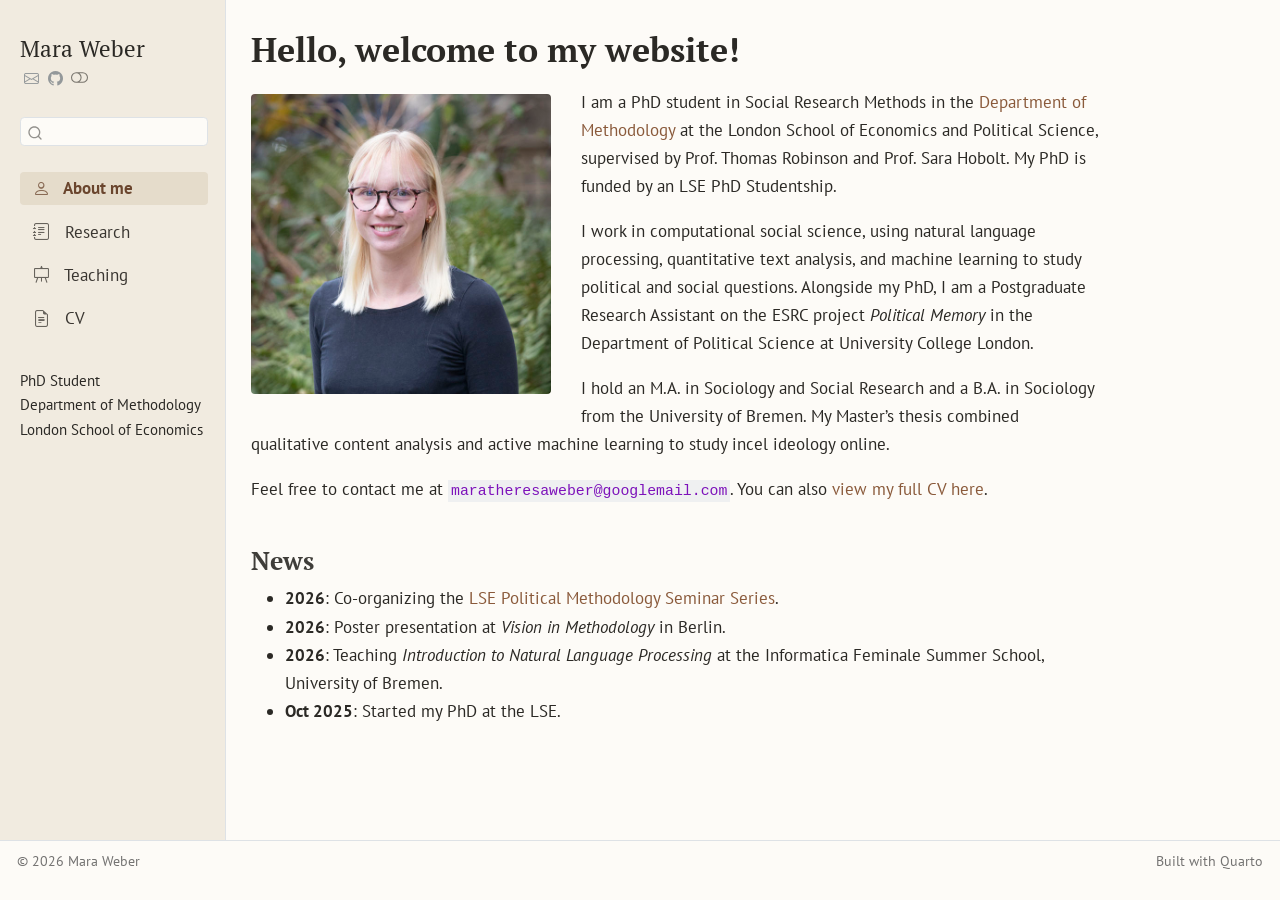
==== index.html @ c2625a1f "Built site for gh-pages" ====
<!DOCTYPE html>
<html xmlns="http://www.w3.org/1999/xhtml" lang="en" xml:lang="en"><head>

<meta charset="utf-8">
<meta name="generator" content="quarto-1.10.18">

<meta name="viewport" content="width=device-width, initial-scale=1.0, user-scalable=yes">


<title>Mara Weber</title>
<style>
/* Default styles provided by pandoc.
** See https://pandoc.org/MANUAL.html#variables-for-html for config info.
*/
span.smallcaps{font-variant: small-caps;}
div.columns{display: flex; gap: 1.5em;}
div.column{flex: auto;}
@media screen {
div.columns{gap: min(4vw, 1.5em);}
div.column{overflow-x: auto;}
}
div.hanging-indent{margin-left: 1.5em; text-indent: -1.5em;}
ul.task-list{list-style: none;}
ul.task-list li input[type="checkbox"] {
  width: 0.8em;
  margin: 0 0.8em 0.2em -1em; /* quarto-specific, see https://github.com/quarto-dev/quarto-cli/issues/4556 */ 
  vertical-align: middle;
}
</style>


<script src="site_libs/quarto-nav/quarto-nav.js"></script>
<script src="site_libs/quarto-nav/headroom.min.js"></script>
<script src="site_libs/clipboard/clipboard.min.js"></script>
<script src="site_libs/quarto-search/autocomplete.umd.js"></script>
<script src="site_libs/quarto-search/fuse.min.js"></script>
<script src="site_libs/quarto-search/quarto-search.js"></script>
<meta name="quarto:offset" content="./">
<link href="./images/favicon.svg" rel="icon" type="image/svg+xml">
<script src="site_libs/quarto-html/quarto.js" type="module"></script>
<script src="site_libs/quarto-html/tabsets/tabsets.js" type="module"></script>
<script src="site_libs/quarto-html/popper.min.js"></script>
<script src="site_libs/quarto-html/tippy.umd.min.js"></script>
<script src="site_libs/quarto-html/anchor.min.js"></script>
<link href="site_libs/quarto-html/tippy.css" rel="stylesheet">
<link href="site_libs/quarto-html/quarto-syntax-highlighting-64a204ab8560d761af7679ceaba22944.css" rel="stylesheet" class="quarto-color-scheme" id="quarto-text-highlighting-styles">
<link href="site_libs/quarto-html/quarto-syntax-highlighting-dark-b85bc7c33db8c58e0ec93c3465666fed.css" rel="stylesheet" class="quarto-color-scheme quarto-color-alternate" id="quarto-text-highlighting-styles">
<link href="site_libs/quarto-html/quarto-syntax-highlighting-64a204ab8560d761af7679ceaba22944.css" rel="stylesheet" class="quarto-color-scheme-extra" id="quarto-text-highlighting-styles">
<script src="site_libs/bootstrap/bootstrap.min.js"></script>
<link href="site_libs/bootstrap/bootstrap-icons.css" rel="stylesheet">
<link href="site_libs/bootstrap/bootstrap-f19324bb37ea46534fd1d0b85ee80c7e.min.css" rel="stylesheet" append-hash="true" class="quarto-color-scheme" id="quarto-bootstrap" data-mode="light">
<link href="site_libs/bootstrap/bootstrap-dark-ded27c4014bde05b572cc4380510421e.min.css" rel="stylesheet" append-hash="true" class="quarto-color-scheme quarto-color-alternate" id="quarto-bootstrap" data-mode="dark">
<link href="site_libs/bootstrap/bootstrap-f19324bb37ea46534fd1d0b85ee80c7e.min.css" rel="stylesheet" append-hash="true" class="quarto-color-scheme-extra" id="quarto-bootstrap" data-mode="light">
<script id="quarto-search-options" type="application/json">{
  "location": "sidebar",
  "copy-button": false,
  "collapse-after": 3,
  "panel-placement": "start",
  "type": "textbox",
  "limit": 50,
  "keyboard-shortcut": [
    "f",
    "/",
    "s"
  ],
  "show-item-context": false,
  "language": {
    "search-no-results-text": "No results",
    "search-matching-documents-text": "matching documents",
    "search-copy-link-title": "Copy link to search",
    "search-hide-matches-text": "Hide additional matches",
    "search-more-match-text": "more match in this document",
    "search-more-matches-text": "more matches in this document",
    "search-clear-button-title": "Clear",
    "search-text-placeholder": "",
    "search-detached-cancel-button-title": "Cancel",
    "search-submit-button-title": "Submit",
    "search-label": "Search"
  }
}</script>
<style>html{ scroll-behavior: smooth; }</style>


<meta property="og:title" content="Mara Weber">
<meta property="og:description" content="Mara Weber, PhD student in Social Research Methods at the London School of Economics, working on computational social science and quantitative text analysis.">
<meta property="og:image" content="https://marathwe.github.io/images/profile.jpg">
<meta property="og:site_name" content="Mara Weber">
</head>

<body class="nav-sidebar docked fullcontent quarto-light"><script id="quarto-html-before-body" type="application/javascript">
    const toggleBodyColorMode = (bsSheetEl) => {
      const mode = bsSheetEl.getAttribute("data-mode");
      const bodyEl = window.document.querySelector("body");
      if (mode === "dark") {
        bodyEl.classList.add("quarto-dark");
        bodyEl.classList.remove("quarto-light");
      } else {
        bodyEl.classList.add("quarto-light");
        bodyEl.classList.remove("quarto-dark");
      }
    }
    const toggleBodyColorPrimary = () => {
      const bsSheetEl = window.document.querySelector("link#quarto-bootstrap:not([rel=disabled-stylesheet])");
      if (bsSheetEl) {
        toggleBodyColorMode(bsSheetEl);
      }
    }
    const setColorSchemeToggle = (alternate) => {
      const toggles = window.document.querySelectorAll('.quarto-color-scheme-toggle');
      for (let i=0; i < toggles.length; i++) {
        const toggle = toggles[i];
        if (toggle) {
          if (alternate) {
            toggle.classList.add("alternate");
          } else {
            toggle.classList.remove("alternate");
          }
        }
      }
    };
    const toggleColorMode = (alternate) => {
      // Switch the stylesheets
      const primaryStylesheets = window.document.querySelectorAll('link.quarto-color-scheme:not(.quarto-color-alternate)');
      const alternateStylesheets = window.document.querySelectorAll('link.quarto-color-scheme.quarto-color-alternate');
      manageTransitions('#quarto-margin-sidebar .nav-link', false);
      if (alternate) {
        // note: dark is layered on light, we don't disable primary!
        enableStylesheet(alternateStylesheets);
        for (const sheetNode of alternateStylesheets) {
          if (sheetNode.id === "quarto-bootstrap") {
            toggleBodyColorMode(sheetNode);
          }
        }
      } else {
        disableStylesheet(alternateStylesheets);
        enableStylesheet(primaryStylesheets)
        toggleBodyColorPrimary();
      }
      manageTransitions('#quarto-margin-sidebar .nav-link', true);
      // Switch the toggles
      setColorSchemeToggle(alternate)
      // Hack to workaround the fact that safari doesn't
      // properly recolor the scrollbar when toggling (#1455)
      if (navigator.userAgent.indexOf('Safari') > 0 && navigator.userAgent.indexOf('Chrome') == -1) {
        manageTransitions("body", false);
        window.scrollTo(0, 1);
        setTimeout(() => {
          window.scrollTo(0, 0);
          manageTransitions("body", true);
        }, 40);
      }
    }
    const disableStylesheet = (stylesheets) => {
      for (let i=0; i < stylesheets.length; i++) {
        const stylesheet = stylesheets[i];
        stylesheet.rel = 'disabled-stylesheet';
      }
    }
    const enableStylesheet = (stylesheets) => {
      for (let i=0; i < stylesheets.length; i++) {
        const stylesheet = stylesheets[i];
        if(stylesheet.rel !== 'stylesheet') { // for Chrome, which will still FOUC without this check
          stylesheet.rel = 'stylesheet';
        }
      }
    }
    const manageTransitions = (selector, allowTransitions) => {
      const els = window.document.querySelectorAll(selector);
      for (let i=0; i < els.length; i++) {
        const el = els[i];
        if (allowTransitions) {
          el.classList.remove('notransition');
        } else {
          el.classList.add('notransition');
        }
      }
    }
    const isFileUrl = () => {
      return window.location.protocol === 'file:';
    }
    const hasAlternateSentinel = () => {
      let styleSentinel = getColorSchemeSentinel();
      if (styleSentinel !== null) {
        return styleSentinel === "alternate";
      } else {
        return false;
      }
    }
    const setStyleSentinel = (alternate) => {
      const value = alternate ? "alternate" : "default";
      if (!isFileUrl()) {
        window.localStorage.setItem("quarto-color-scheme", value);
      } else {
        localAlternateSentinel = value;
      }
    }
    const getColorSchemeSentinel = () => {
      if (!isFileUrl()) {
        const storageValue = window.localStorage.getItem("quarto-color-scheme");
        return storageValue != null ? storageValue : localAlternateSentinel;
      } else {
        return localAlternateSentinel;
      }
    }
    const toggleGiscusIfUsed = (isAlternate, darkModeDefault) => {
      const baseTheme = document.querySelector('#giscus-base-theme')?.value ?? 'light';
      const alternateTheme = document.querySelector('#giscus-alt-theme')?.value ?? 'dark';
      let newTheme = '';
      if(authorPrefersDark) {
        newTheme = isAlternate ? baseTheme : alternateTheme;
      } else {
        newTheme = isAlternate ? alternateTheme : baseTheme;
      }
      const changeGiscusTheme = () => {
        // From: https://github.com/giscus/giscus/issues/336
        const sendMessage = (message) => {
          const iframe = document.querySelector('iframe.giscus-frame');
          if (!iframe) return;
          iframe.contentWindow.postMessage({ giscus: message }, 'https://giscus.app');
        }
        sendMessage({
          setConfig: {
            theme: newTheme
          }
        });
      }
      const isGiscussLoaded = window.document.querySelector('iframe.giscus-frame') !== null;
      if (isGiscussLoaded) {
        changeGiscusTheme();
      }
    };
    const authorPrefersDark = false;
    const queryPrefersDark = window.matchMedia('(prefers-color-scheme: dark)');
    const darkModeDefault = queryPrefersDark.matches;
      document.querySelector('link#quarto-text-highlighting-styles.quarto-color-scheme-extra').rel = 'disabled-stylesheet';
      document.querySelector('link#quarto-bootstrap.quarto-color-scheme-extra').rel = 'disabled-stylesheet';
    let localAlternateSentinel = darkModeDefault ? 'alternate' : 'default';
    // Dark / light mode switch
    window.quartoToggleColorScheme = () => {
      // Read the current dark / light value
      let toAlternate = !hasAlternateSentinel();
      toggleColorMode(toAlternate);
      setStyleSentinel(toAlternate);
      toggleGiscusIfUsed(toAlternate, darkModeDefault);
      window.dispatchEvent(new Event('resize'));
    };
    queryPrefersDark.addEventListener("change", e => {
      if(window.localStorage.getItem("quarto-color-scheme") !== null)
        return;
      const alternate = e.matches
      toggleColorMode(alternate);
      localAlternateSentinel = e.matches ? 'alternate' : 'default'; // this is used alongside local storage!
      toggleGiscusIfUsed(alternate, darkModeDefault);
    });
    // Switch to dark mode if need be
    if (hasAlternateSentinel()) {
      toggleColorMode(true);
    } else {
      toggleColorMode(false);
    }
  </script>

<div id="quarto-search-results"></div>
  <header id="quarto-header" class="headroom fixed-top">
  <nav class="quarto-secondary-nav">
    <div class="container-fluid d-flex">
      <button type="button" class="quarto-btn-toggle btn" data-bs-toggle="collapse" role="button" data-bs-target=".quarto-sidebar-collapse-item" aria-controls="quarto-sidebar" aria-expanded="false" aria-label="Toggle sidebar navigation" onclick="if (window.quartoToggleHeadroom) { window.quartoToggleHeadroom(); }">
        <i class="bi bi-layout-text-sidebar-reverse"></i>
      </button>
        <nav class="quarto-page-breadcrumbs" aria-label="breadcrumb"><ol class="breadcrumb"><li class="breadcrumb-item"><a href="./index.html"><i class="bi bi-person"></i> About me</a></li></ol></nav>
        <a class="flex-grow-1" role="navigation" data-bs-toggle="collapse" data-bs-target=".quarto-sidebar-collapse-item" aria-controls="quarto-sidebar" aria-expanded="false" aria-label="Toggle sidebar navigation" onclick="if (window.quartoToggleHeadroom) { window.quartoToggleHeadroom(); }">      
        </a>
      <button type="button" class="btn quarto-search-button" aria-label="Search" onclick="window.quartoOpenSearch();">
        <i class="bi bi-search"></i>
      </button>
    </div>
  </nav>
</header>
<!-- content -->
<div id="quarto-content" class="quarto-container page-columns page-rows-contents page-layout-article">
<!-- sidebar -->
  <nav id="quarto-sidebar" class="sidebar collapse collapse-horizontal quarto-sidebar-collapse-item sidebar-navigation docked overflow-auto">
    <div class="pt-lg-2 mt-2 text-left sidebar-header">
    <div class="sidebar-title mb-0 py-0">
      <a href="./">Mara Weber</a> 
        <div class="sidebar-tools-main tools-wide">
    <a href="mailto:maratheresaweber@googlemail.com" title="" class="quarto-navigation-tool px-1" aria-label="Email"><i class="bi bi-envelope"></i></a>
    <a href="https://github.com/marathwe" title="" class="quarto-navigation-tool px-1" aria-label="GitHub"><i class="bi bi-github"></i></a>
  <a href="" class="quarto-color-scheme-toggle quarto-navigation-tool  px-1" onclick="window.quartoToggleColorScheme(); return false;" title="Toggle dark mode"><i class="bi"></i></a>
</div>
    </div>
      </div>
        <div class="mt-2 flex-shrink-0 align-items-center">
        <div class="sidebar-search">
        <div id="quarto-search" class="" title="Search"></div>
        </div>
        </div>
    <div class="sidebar-menu-container"> 
    <ul class="list-unstyled mt-1">
        <li class="sidebar-item">
  <div class="sidebar-item-container"> 
  <a href="./index.html" class="sidebar-item-text sidebar-link active">
 <span class="menu-text"><i class="bi bi-person"></i> About me</span></a>
  </div>
</li>
        <li class="sidebar-item">
  <div class="sidebar-item-container"> 
  <a href="./research.html" class="sidebar-item-text sidebar-link">
 <span class="menu-text"><i class="bi bi-journal-text"></i> Research</span></a>
  </div>
</li>
        <li class="sidebar-item">
  <div class="sidebar-item-container"> 
  <a href="./teaching.html" class="sidebar-item-text sidebar-link">
 <span class="menu-text"><i class="bi bi-easel"></i> Teaching</span></a>
  </div>
</li>
        <li class="sidebar-item">
  <div class="sidebar-item-container"> 
  <a href="./cv.html" class="sidebar-item-text sidebar-link">
 <span class="menu-text"><i class="bi bi-file-earmark-text"></i> CV</span></a>
  </div>
</li>
    </ul>
    </div>
<div class="quarto-sidebar-footer"><div class="sidebar-footer-item">
<p>PhD Student<br>Department of Methodology<br>London School of Economics</p>
</div></div></nav>
<div id="quarto-sidebar-glass" class="quarto-sidebar-collapse-item" data-bs-toggle="collapse" data-bs-target=".quarto-sidebar-collapse-item"></div>
<!-- margin-sidebar -->
    
<!-- main -->
<main class="content" id="quarto-document-content">


<header id="title-block-header" class="quarto-title-block default">
<div class="quarto-title">
<h1 class="title">Hello, welcome to my website!</h1>
</div>



<div class="quarto-title-meta">

    
  
    
  </div>
  


</header>


<p><img src="images/profile.jpg" class="profile-photo img-fluid" alt="Portrait of Mara Weber"></p>
<p>I am a PhD student in Social Research Methods in the <a href="https://www.lse.ac.uk/methodology">Department of Methodology</a> at the London School of Economics and Political Science, supervised by Prof.&nbsp;Thomas Robinson and Prof.&nbsp;Sara Hobolt. My PhD is funded by an LSE PhD Studentship.</p>
<p>I work in computational social science, using natural language processing, quantitative text analysis, and machine learning to study political and social questions. Alongside my PhD, I am a Postgraduate Research Assistant on the ESRC project <em>Political Memory</em> in the Department of Political Science at University College London.</p>
<p>I hold an M.A.&nbsp;in Sociology and Social Research and a B.A. in Sociology from the University of Bremen. My Master’s thesis combined qualitative content analysis and active machine learning to study incel ideology online.</p>
<p>Feel free to contact me at <code>maratheresaweber@googlemail.com</code>. You can also <a href="files/CV_Weber.pdf">view my full CV here</a>.</p>
<div class="clear">

</div>
<section id="news" class="level3">
<h3 class="anchored" data-anchor-id="news">News</h3>
<ul>
<li><strong>2026</strong>: Co-organizing the <a href="https://www.lse.ac.uk/methodology">LSE Political Methodology Seminar Series</a>.</li>
<li><strong>2026</strong>: Poster presentation at <em>Vision in Methodology</em> in Berlin.</li>
<li><strong>2026</strong>: Teaching <em>Introduction to Natural Language Processing</em> at the Informatica Feminale Summer School, University of Bremen.</li>
<li><strong>Oct 2025</strong>: Started my PhD at the LSE.</li>
</ul>


</section>

</main> <!-- /main -->
<script id="quarto-html-after-body" type="application/javascript">
  window.document.addEventListener("DOMContentLoaded", function (event) {
    // Ensure there is a toggle, if there isn't float one in the top right
    if (window.document.querySelector('.quarto-color-scheme-toggle') === null) {
      const a = window.document.createElement('a');
      a.classList.add('top-right');
      a.classList.add('quarto-color-scheme-toggle');
      a.href = "";
      a.onclick = function() { try { window.quartoToggleColorScheme(); } catch {} return false; };
      const i = window.document.createElement("i");
      i.classList.add('bi');
      a.appendChild(i);
      window.document.body.appendChild(a);
    }
    setColorSchemeToggle(hasAlternateSentinel())
    const icon = "";
    const anchorJS = new window.AnchorJS();
    anchorJS.options = {
      placement: 'right',
      icon: icon
    };
    anchorJS.add('.anchored');
    const isCodeAnnotation = (el) => {
      for (const clz of el.classList) {
        if (clz.startsWith('code-annotation-')) {                     
          return true;
        }
      }
      return false;
    }
    const onCopySuccess = function(e) {
      // button target
      const button = e.trigger;
      // don't keep focus
      button.blur();
      // flash "checked"
      button.classList.add('code-copy-button-checked');
      var currentTitle = button.getAttribute("title");
      button.setAttribute("title", "Copied!");
      let tooltip;
      if (window.bootstrap) {
        button.setAttribute("data-bs-toggle", "tooltip");
        button.setAttribute("data-bs-placement", "left");
        button.setAttribute("data-bs-title", "Copied!");
        tooltip = new bootstrap.Tooltip(button, 
          { trigger: "manual", 
            customClass: "code-copy-button-tooltip",
            offset: [0, -8]});
        tooltip.show();    
      }
      setTimeout(function() {
        if (tooltip) {
          tooltip.hide();
          button.removeAttribute("data-bs-title");
          button.removeAttribute("data-bs-toggle");
          button.removeAttribute("data-bs-placement");
        }
        button.setAttribute("title", currentTitle);
        button.classList.remove('code-copy-button-checked');
      }, 1000);
      // clear code selection
      e.clearSelection();
    }
    const getTextToCopy = function(trigger) {
      const outerScaffold = trigger.parentElement.cloneNode(true);
      const codeEl = outerScaffold.querySelector('code');
      for (const childEl of codeEl.children) {
        if (isCodeAnnotation(childEl)) {
          childEl.remove();
        }
      }
      return codeEl.innerText;
    }
    const clipboard = new window.ClipboardJS('.code-copy-button:not([data-in-quarto-modal])', {
      text: getTextToCopy
    });
    clipboard.on('success', onCopySuccess);
    if (window.document.getElementById('quarto-embedded-source-code-modal')) {
      const clipboardModal = new window.ClipboardJS('.code-copy-button[data-in-quarto-modal]', {
        text: getTextToCopy,
        container: window.document.getElementById('quarto-embedded-source-code-modal')
      });
      clipboardModal.on('success', onCopySuccess);
    }
      var localhostRegex = new RegExp(/^(?:http|https):\/\/localhost\:?[0-9]*\//);
      var mailtoRegex = new RegExp(/^mailto:/);
        var filterRegex = new RegExp("https:\/\/marathwe\.github\.io");
      var isInternal = (href) => {
          return filterRegex.test(href) || localhostRegex.test(href) || mailtoRegex.test(href);
      }
      // Inspect non-navigation links and adorn them if external
     var links = window.document.querySelectorAll('a[href]:not(.nav-link):not(.navbar-brand):not(.toc-action):not(.sidebar-link):not(.sidebar-item-toggle):not(.pagination-link):not(.no-external):not([aria-hidden]):not(.dropdown-item):not(.quarto-navigation-tool):not(.about-link)');
      for (var i=0; i<links.length; i++) {
        const link = links[i];
        if (!isInternal(link.href)) {
          // undo the damage that might have been done by quarto-nav.js in the case of
          // links that we want to consider external
          if (link.dataset.originalHref !== undefined) {
            link.href = link.dataset.originalHref;
          }
            // target, if specified
            link.setAttribute("target", "_blank");
            if (link.getAttribute("rel") === null) {
              link.setAttribute("rel", "noopener");
            }
        }
      }
    function tippyHover(el, contentFn, onTriggerFn, onUntriggerFn) {
      const config = {
        allowHTML: true,
        maxWidth: 500,
        delay: 100,
        arrow: false,
        appendTo: function(el) {
            return el.parentElement;
        },
        interactive: true,
        interactiveBorder: 10,
        theme: 'quarto',
        placement: 'bottom-start',
      };
      if (contentFn) {
        config.content = contentFn;
      }
      if (onTriggerFn) {
        config.onTrigger = onTriggerFn;
      }
      if (onUntriggerFn) {
        config.onUntrigger = onUntriggerFn;
      }
      window.tippy(el, config); 
    }
    const noterefs = window.document.querySelectorAll('a[role="doc-noteref"]');
    for (var i=0; i<noterefs.length; i++) {
      const ref = noterefs[i];
      tippyHover(ref, function() {
        // use id or data attribute instead here
        let href = ref.getAttribute('data-footnote-href') || ref.getAttribute('href');
        try { href = new URL(href).hash; } catch {}
        const id = href.replace(/^#\/?/, "");
        const note = window.document.getElementById(id);
        if (note) {
          return note.innerHTML;
        } else {
          return "";
        }
      });
    }
    const xrefs = window.document.querySelectorAll('a.quarto-xref');
    const processXRef = (id, note) => {
      // Strip column container classes
      const stripColumnClz = (el) => {
        el.classList.remove("page-full", "page-columns");
        if (el.children) {
          for (const child of el.children) {
            stripColumnClz(child);
          }
        }
      }
      stripColumnClz(note)
      if (id === null || id.startsWith('sec-')) {
        // Special case sections, only their first couple elements
        const container = document.createElement("div");
        if (note.children && note.children.length > 2) {
          container.appendChild(note.children[0].cloneNode(true));
          for (let i = 1; i < note.children.length; i++) {
            const child = note.children[i];
            if (child.tagName === "P" && child.innerText === "") {
              continue;
            } else {
              container.appendChild(child.cloneNode(true));
              break;
            }
          }
          if (window.Quarto?.typesetMath) {
            window.Quarto.typesetMath(container);
          }
          return container.innerHTML
        } else {
          if (window.Quarto?.typesetMath) {
            window.Quarto.typesetMath(note);
          }
          return note.innerHTML;
        }
      } else {
        // Remove any anchor links if they are present
        const anchorLink = note.querySelector('a.anchorjs-link');
        if (anchorLink) {
          anchorLink.remove();
        }
        if (window.Quarto?.typesetMath) {
          window.Quarto.typesetMath(note);
        }
        if (note.classList.contains("callout")) {
          return note.outerHTML;
        } else {
          return note.innerHTML;
        }
      }
    }
    for (var i=0; i<xrefs.length; i++) {
      const xref = xrefs[i];
      tippyHover(xref, undefined, function(instance) {
        instance.disable();
        let url = xref.getAttribute('href');
        let hash = undefined; 
        if (url.startsWith('#')) {
          hash = url;
        } else {
          try { hash = new URL(url).hash; } catch {}
        }
        if (hash) {
          const id = hash.replace(/^#\/?/, "");
          const note = window.document.getElementById(id);
          if (note !== null) {
            try {
              const html = processXRef(id, note.cloneNode(true));
              instance.setContent(html);
            } finally {
              instance.enable();
              instance.show();
            }
          } else {
            // See if we can fetch this
            fetch(url.split('#')[0])
            .then(res => res.text())
            .then(html => {
              const parser = new DOMParser();
              const htmlDoc = parser.parseFromString(html, "text/html");
              const note = htmlDoc.getElementById(id);
              if (note !== null) {
                const html = processXRef(id, note);
                instance.setContent(html);
              } 
            }).finally(() => {
              instance.enable();
              instance.show();
            });
          }
        } else {
          // See if we can fetch a full url (with no hash to target)
          // This is a special case and we should probably do some content thinning / targeting
          fetch(url)
          .then(res => res.text())
          .then(html => {
            const parser = new DOMParser();
            const htmlDoc = parser.parseFromString(html, "text/html");
            const note = htmlDoc.querySelector('main.content');
            if (note !== null) {
              // This should only happen for chapter cross references
              // (since there is no id in the URL)
              // remove the first header
              if (note.children.length > 0 && note.children[0].tagName === "HEADER") {
                note.children[0].remove();
              }
              const html = processXRef(null, note);
              instance.setContent(html);
            } 
          }).finally(() => {
            instance.enable();
            instance.show();
          });
        }
      }, function(instance) {
      });
    }
        let selectedAnnoteEl;
        const selectorForAnnotation = ( cell, annotation) => {
          let cellAttr = 'data-code-cell="' + cell + '"';
          let lineAttr = 'data-code-annotation="' +  annotation + '"';
          const selector = 'span[' + cellAttr + '][' + lineAttr + ']';
          return selector;
        }
        const selectCodeLines = (annoteEl) => {
          const doc = window.document;
          const targetCell = annoteEl.getAttribute("data-target-cell");
          const targetAnnotation = annoteEl.getAttribute("data-target-annotation");
          const annoteSpan = window.document.querySelector(selectorForAnnotation(targetCell, targetAnnotation));
          const lines = annoteSpan.getAttribute("data-code-lines").split(",");
          const lineIds = lines.map((line) => {
            return targetCell + "-" + line;
          })
          let top = null;
          let height = null;
          let parent = null;
          if (lineIds.length > 0) {
              //compute the position of the single el (top and bottom and make a div)
              const el = window.document.getElementById(lineIds[0]);
              top = el.offsetTop;
              height = el.offsetHeight;
              parent = el.parentElement.parentElement;
            if (lineIds.length > 1) {
              const lastEl = window.document.getElementById(lineIds[lineIds.length - 1]);
              const bottom = lastEl.offsetTop + lastEl.offsetHeight;
              height = bottom - top;
            }
            if (top !== null && height !== null && parent !== null) {
              // cook up a div (if necessary) and position it 
              let div = window.document.getElementById("code-annotation-line-highlight");
              if (div === null) {
                div = window.document.createElement("div");
                div.setAttribute("id", "code-annotation-line-highlight");
                div.style.position = 'absolute';
                parent.appendChild(div);
              }
              div.style.top = top - 2 + "px";
              div.style.height = height + 4 + "px";
              div.style.left = 0;
              let gutterDiv = window.document.getElementById("code-annotation-line-highlight-gutter");
              if (gutterDiv === null) {
                gutterDiv = window.document.createElement("div");
                gutterDiv.setAttribute("id", "code-annotation-line-highlight-gutter");
                gutterDiv.style.position = 'absolute';
                const codeCell = window.document.getElementById(targetCell);
                const gutter = codeCell.querySelector('.code-annotation-gutter');
                gutter.appendChild(gutterDiv);
              }
              gutterDiv.style.top = top - 2 + "px";
              gutterDiv.style.height = height + 4 + "px";
            }
            selectedAnnoteEl = annoteEl;
          }
        };
        const unselectCodeLines = () => {
          const elementsIds = ["code-annotation-line-highlight", "code-annotation-line-highlight-gutter"];
          elementsIds.forEach((elId) => {
            const div = window.document.getElementById(elId);
            if (div) {
              div.remove();
            }
          });
          selectedAnnoteEl = undefined;
        };
          // Handle positioning of the toggle
      window.addEventListener(
        "resize",
        throttle(() => {
          elRect = undefined;
          if (selectedAnnoteEl) {
            selectCodeLines(selectedAnnoteEl);
          }
        }, 10)
      );
      function throttle(fn, ms) {
      let throttle = false;
      let timer;
        return (...args) => {
          if(!throttle) { // first call gets through
              fn.apply(this, args);
              throttle = true;
          } else { // all the others get throttled
              if(timer) clearTimeout(timer); // cancel #2
              timer = setTimeout(() => {
                fn.apply(this, args);
                timer = throttle = false;
              }, ms);
          }
        };
      }
        // Attach click handler to the DT
        const annoteDls = window.document.querySelectorAll('dt[data-target-cell]');
        for (const annoteDlNode of annoteDls) {
          annoteDlNode.addEventListener('click', (event) => {
            const clickedEl = event.target;
            if (clickedEl !== selectedAnnoteEl) {
              unselectCodeLines();
              const activeEl = window.document.querySelector('dt[data-target-cell].code-annotation-active');
              if (activeEl) {
                activeEl.classList.remove('code-annotation-active');
              }
              selectCodeLines(clickedEl);
              clickedEl.classList.add('code-annotation-active');
            } else {
              // Unselect the line
              unselectCodeLines();
              clickedEl.classList.remove('code-annotation-active');
            }
          });
        }
    const findCites = (el) => {
      const parentEl = el.parentElement;
      if (parentEl) {
        const cites = parentEl.dataset.cites;
        if (cites) {
          return {
            el,
            cites: cites.split(' ')
          };
        } else {
          return findCites(el.parentElement)
        }
      } else {
        return undefined;
      }
    };
    var bibliorefs = window.document.querySelectorAll('a[role="doc-biblioref"]');
    for (var i=0; i<bibliorefs.length; i++) {
      const ref = bibliorefs[i];
      const citeInfo = findCites(ref);
      if (citeInfo) {
        tippyHover(citeInfo.el, function() {
          var popup = window.document.createElement('div');
          citeInfo.cites.forEach(function(cite) {
            var citeDiv = window.document.createElement('div');
            citeDiv.classList.add('hanging-indent');
            citeDiv.classList.add('csl-entry');
            var biblioDiv = window.document.getElementById('ref-' + cite);
            if (biblioDiv) {
              citeDiv.innerHTML = biblioDiv.innerHTML;
            }
            popup.appendChild(citeDiv);
          });
          return popup.innerHTML;
        });
      }
    }
  });
  </script>
</div> <!-- /content -->
<footer class="footer">
  <div class="nav-footer">
    <div class="nav-footer-left">
<p>© 2026 Mara Weber</p>
</div>   
    <div class="nav-footer-center">
      &nbsp;
    </div>
    <div class="nav-footer-right">
<p>Built with <a href="https://quarto.org">Quarto</a></p>
</div>
  </div>
</footer>




<script src="site_libs/quarto-html/zenscroll-min.js"></script>
</body></html>
---- site_libs/quarto-html/tippy.css ----
.tippy-box[data-animation=fade][data-state=hidden]{opacity:0}[data-tippy-root]{max-width:calc(100vw - 10px)}.tippy-box{position:relative;background-color:#333;color:#fff;border-radius:4px;font-size:14px;line-height:1.4;white-space:normal;outline:0;transition-property:transform,visibility,opacity}.tippy-box[data-placement^=top]>.tippy-arrow{bottom:0}.tippy-box[data-placement^=top]>.tippy-arrow:before{bottom:-7px;left:0;border-width:8px 8px 0;border-top-color:initial;transform-origin:center top}.tippy-box[data-placement^=bottom]>.tippy-arrow{top:0}.tippy-box[data-placement^=bottom]>.tippy-arrow:before{top:-7px;left:0;border-width:0 8px 8px;border-bottom-color:initial;transform-origin:center bottom}.tippy-box[data-placement^=left]>.tippy-arrow{right:0}.tippy-box[data-placement^=left]>.tippy-arrow:before{border-width:8px 0 8px 8px;border-left-color:initial;right:-7px;transform-origin:center left}.tippy-box[data-placement^=right]>.tippy-arrow{left:0}.tippy-box[data-placement^=right]>.tippy-arrow:before{left:-7px;border-width:8px 8px 8px 0;border-right-color:initial;transform-origin:center right}.tippy-box[data-inertia][data-state=visible]{transition-timing-function:cubic-bezier(.54,1.5,.38,1.11)}.tippy-arrow{width:16px;height:16px;color:#333}.tippy-arrow:before{content:"";position:absolute;border-color:transparent;border-style:solid}.tippy-content{position:relative;padding:5px 9px;z-index:1}
---- site_libs/quarto-html/quarto-syntax-highlighting-64a204ab8560d761af7679ceaba22944.css ----
/* quarto syntax highlight colors */
:root {
  --quarto-hl-ot-color: #003B4F;
  --quarto-hl-at-color: #657422;
  --quarto-hl-ss-color: #20794D;
  --quarto-hl-an-color: #5E5E5E;
  --quarto-hl-fu-color: #4758AB;
  --quarto-hl-st-color: #20794D;
  --quarto-hl-cf-color: #003B4F;
  --quarto-hl-op-color: #5E5E5E;
  --quarto-hl-er-color: #AD0000;
  --quarto-hl-bn-color: #AD0000;
  --quarto-hl-al-color: #AD0000;
  --quarto-hl-va-color: #111111;
  --quarto-hl-bu-color: inherit;
  --quarto-hl-ex-color: inherit;
  --quarto-hl-pp-color: #AD0000;
  --quarto-hl-in-color: #5E5E5E;
  --quarto-hl-vs-color: #20794D;
  --quarto-hl-wa-color: #5E5E5E;
  --quarto-hl-do-color: #5E5E5E;
  --quarto-hl-im-color: #00769E;
  --quarto-hl-ch-color: #20794D;
  --quarto-hl-dt-color: #AD0000;
  --quarto-hl-fl-color: #AD0000;
  --quarto-hl-co-color: #5E5E5E;
  --quarto-hl-cv-color: #5E5E5E;
  --quarto-hl-cn-color: #8f5902;
  --quarto-hl-sc-color: #5E5E5E;
  --quarto-hl-dv-color: #AD0000;
  --quarto-hl-kw-color: #003B4F;
}

/* other quarto variables */
:root {
  --quarto-font-monospace: SFMono-Regular, Menlo, Monaco, Consolas, "Liberation Mono", "Courier New", monospace;
}

/* syntax highlight based on Pandoc's rules */
pre > code.sourceCode > span {
  color: #003B4F;
}

code.sourceCode > span {
  color: #003B4F;
}

div.sourceCode,
div.sourceCode pre.sourceCode {
  color: #003B4F;
}

/* Normal */
code span {
  color: #003B4F;
}

/* Alert */
code span.al {
  color: #AD0000;
  font-style: inherit;
}

/* Annotation */
code span.an {
  color: #5E5E5E;
  font-style: inherit;
}

/* Attribute */
code span.at {
  color: #657422;
  font-style: inherit;
}

/* BaseN */
code span.bn {
  color: #AD0000;
  font-style: inherit;
}

/* BuiltIn */
code span.bu {
  font-style: inherit;
}

/* ControlFlow */
code span.cf {
  color: #003B4F;
  font-weight: bold;
  font-style: inherit;
}

/* Char */
code span.ch {
  color: #20794D;
  font-style: inherit;
}

/* Constant */
code span.cn {
  color: #8f5902;
  font-style: inherit;
}

/* Comment */
code span.co {
  color: #5E5E5E;
  font-style: inherit;
}

/* CommentVar */
code span.cv {
  color: #5E5E5E;
  font-style: italic;
}

/* Documentation */
code span.do {
  color: #5E5E5E;
  font-style: italic;
}

/* DataType */
code span.dt {
  color: #AD0000;
  font-style: inherit;
}

/* DecVal */
code span.dv {
  color: #AD0000;
  font-style: inherit;
}

/* Error */
code span.er {
  color: #AD0000;
  font-style: inherit;
}

/* Extension */
code span.ex {
  font-style: inherit;
}

/* Float */
code span.fl {
  color: #AD0000;
  font-style: inherit;
}

/* Function */
code span.fu {
  color: #4758AB;
  font-style: inherit;
}

/* Import */
code span.im {
  color: #00769E;
  font-style: inherit;
}

/* Information */
code span.in {
  color: #5E5E5E;
  font-style: inherit;
}

/* Keyword */
code span.kw {
  color: #003B4F;
  font-weight: bold;
  font-style: inherit;
}

/* Operator */
code span.op {
  color: #5E5E5E;
  font-style: inherit;
}

/* Other */
code span.ot {
  color: #003B4F;
  font-style: inherit;
}

/* Preprocessor */
code span.pp {
  color: #AD0000;
  font-style: inherit;
}

/* SpecialChar */
code span.sc {
  color: #5E5E5E;
  font-style: inherit;
}

/* SpecialString */
code span.ss {
  color: #20794D;
  font-style: inherit;
}

/* String */
code span.st {
  color: #20794D;
  font-style: inherit;
}

/* Variable */
code span.va {
  color: #111111;
  font-style: inherit;
}

/* VerbatimString */
code span.vs {
  color: #20794D;
  font-style: inherit;
}

/* Warning */
code span.wa {
  color: #5E5E5E;
  font-style: italic;
}

.prevent-inlining {
  content: "</";
}

/*# sourceMappingURL=9d8d5bb603a83b8298b89080a598c93b.css.map */
---- site_libs/quarto-html/quarto-syntax-highlighting-64a204ab8560d761af7679ceaba22944.css ----
/* quarto syntax highlight colors */
:root {
  --quarto-hl-ot-color: #003B4F;
  --quarto-hl-at-color: #657422;
  --quarto-hl-ss-color: #20794D;
  --quarto-hl-an-color: #5E5E5E;
  --quarto-hl-fu-color: #4758AB;
  --quarto-hl-st-color: #20794D;
  --quarto-hl-cf-color: #003B4F;
  --quarto-hl-op-color: #5E5E5E;
  --quarto-hl-er-color: #AD0000;
  --quarto-hl-bn-color: #AD0000;
  --quarto-hl-al-color: #AD0000;
  --quarto-hl-va-color: #111111;
  --quarto-hl-bu-color: inherit;
  --quarto-hl-ex-color: inherit;
  --quarto-hl-pp-color: #AD0000;
  --quarto-hl-in-color: #5E5E5E;
  --quarto-hl-vs-color: #20794D;
  --quarto-hl-wa-color: #5E5E5E;
  --quarto-hl-do-color: #5E5E5E;
  --quarto-hl-im-color: #00769E;
  --quarto-hl-ch-color: #20794D;
  --quarto-hl-dt-color: #AD0000;
  --quarto-hl-fl-color: #AD0000;
  --quarto-hl-co-color: #5E5E5E;
  --quarto-hl-cv-color: #5E5E5E;
  --quarto-hl-cn-color: #8f5902;
  --quarto-hl-sc-color: #5E5E5E;
  --quarto-hl-dv-color: #AD0000;
  --quarto-hl-kw-color: #003B4F;
}

/* other quarto variables */
:root {
  --quarto-font-monospace: SFMono-Regular, Menlo, Monaco, Consolas, "Liberation Mono", "Courier New", monospace;
}

/* syntax highlight based on Pandoc's rules */
pre > code.sourceCode > span {
  color: #003B4F;
}

code.sourceCode > span {
  color: #003B4F;
}

div.sourceCode,
div.sourceCode pre.sourceCode {
  color: #003B4F;
}

/* Normal */
code span {
  color: #003B4F;
}

/* Alert */
code span.al {
  color: #AD0000;
  font-style: inherit;
}

/* Annotation */
code span.an {
  color: #5E5E5E;
  font-style: inherit;
}

/* Attribute */
code span.at {
  color: #657422;
  font-style: inherit;
}

/* BaseN */
code span.bn {
  color: #AD0000;
  font-style: inherit;
}

/* BuiltIn */
code span.bu {
  font-style: inherit;
}

/* ControlFlow */
code span.cf {
  color: #003B4F;
  font-weight: bold;
  font-style: inherit;
}

/* Char */
code span.ch {
  color: #20794D;
  font-style: inherit;
}

/* Constant */
code span.cn {
  color: #8f5902;
  font-style: inherit;
}

/* Comment */
code span.co {
  color: #5E5E5E;
  font-style: inherit;
}

/* CommentVar */
code span.cv {
  color: #5E5E5E;
  font-style: italic;
}

/* Documentation */
code span.do {
  color: #5E5E5E;
  font-style: italic;
}

/* DataType */
code span.dt {
  color: #AD0000;
  font-style: inherit;
}

/* DecVal */
code span.dv {
  color: #AD0000;
  font-style: inherit;
}

/* Error */
code span.er {
  color: #AD0000;
  font-style: inherit;
}

/* Extension */
code span.ex {
  font-style: inherit;
}

/* Float */
code span.fl {
  color: #AD0000;
  font-style: inherit;
}

/* Function */
code span.fu {
  color: #4758AB;
  font-style: inherit;
}

/* Import */
code span.im {
  color: #00769E;
  font-style: inherit;
}

/* Information */
code span.in {
  color: #5E5E5E;
  font-style: inherit;
}

/* Keyword */
code span.kw {
  color: #003B4F;
  font-weight: bold;
  font-style: inherit;
}

/* Operator */
code span.op {
  color: #5E5E5E;
  font-style: inherit;
}

/* Other */
code span.ot {
  color: #003B4F;
  font-style: inherit;
}

/* Preprocessor */
code span.pp {
  color: #AD0000;
  font-style: inherit;
}

/* SpecialChar */
code span.sc {
  color: #5E5E5E;
  font-style: inherit;
}

/* SpecialString */
code span.ss {
  color: #20794D;
  font-style: inherit;
}

/* String */
code span.st {
  color: #20794D;
  font-style: inherit;
}

/* Variable */
code span.va {
  color: #111111;
  font-style: inherit;
}

/* VerbatimString */
code span.vs {
  color: #20794D;
  font-style: inherit;
}

/* Warning */
code span.wa {
  color: #5E5E5E;
  font-style: italic;
}

.prevent-inlining {
  content: "</";
}

/*# sourceMappingURL=9d8d5bb603a83b8298b89080a598c93b.css.map */
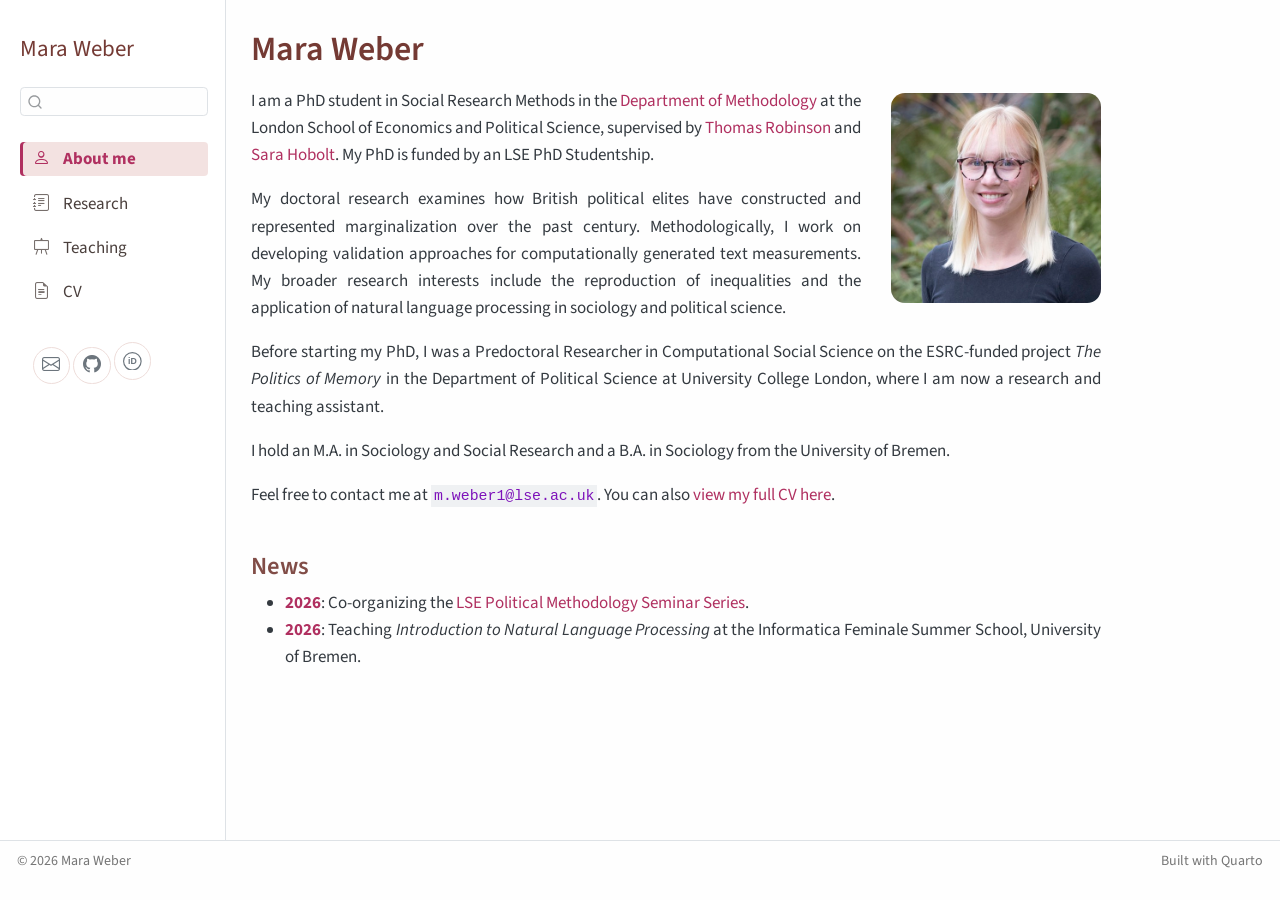
==== commit f15211c2: "Built site for gh-pages" ====
--- a/index.html
+++ b/index.html
@@ -43,14 +43,10 @@
 <script src="site_libs/quarto-html/tippy.umd.min.js"></script>
 <script src="site_libs/quarto-html/anchor.min.js"></script>
 <link href="site_libs/quarto-html/tippy.css" rel="stylesheet">
-<link href="site_libs/quarto-html/quarto-syntax-highlighting-64a204ab8560d761af7679ceaba22944.css" rel="stylesheet" class="quarto-color-scheme" id="quarto-text-highlighting-styles">
-<link href="site_libs/quarto-html/quarto-syntax-highlighting-dark-b85bc7c33db8c58e0ec93c3465666fed.css" rel="stylesheet" class="quarto-color-scheme quarto-color-alternate" id="quarto-text-highlighting-styles">
-<link href="site_libs/quarto-html/quarto-syntax-highlighting-64a204ab8560d761af7679ceaba22944.css" rel="stylesheet" class="quarto-color-scheme-extra" id="quarto-text-highlighting-styles">
+<link href="site_libs/quarto-html/quarto-syntax-highlighting-64a204ab8560d761af7679ceaba22944.css" rel="stylesheet" id="quarto-text-highlighting-styles">
 <script src="site_libs/bootstrap/bootstrap.min.js"></script>
 <link href="site_libs/bootstrap/bootstrap-icons.css" rel="stylesheet">
-<link href="site_libs/bootstrap/bootstrap-f19324bb37ea46534fd1d0b85ee80c7e.min.css" rel="stylesheet" append-hash="true" class="quarto-color-scheme" id="quarto-bootstrap" data-mode="light">
-<link href="site_libs/bootstrap/bootstrap-dark-ded27c4014bde05b572cc4380510421e.min.css" rel="stylesheet" append-hash="true" class="quarto-color-scheme quarto-color-alternate" id="quarto-bootstrap" data-mode="dark">
-<link href="site_libs/bootstrap/bootstrap-f19324bb37ea46534fd1d0b85ee80c7e.min.css" rel="stylesheet" append-hash="true" class="quarto-color-scheme-extra" id="quarto-bootstrap" data-mode="light">
+<link href="site_libs/bootstrap/bootstrap-e20942fcc55a26b953b46695094b68a5.min.css" rel="stylesheet" append-hash="true" id="quarto-bootstrap" data-mode="light">
 <script id="quarto-search-options" type="application/json">{
   "location": "sidebar",
   "copy-button": false,
@@ -87,178 +83,7 @@
 <meta property="og:site_name" content="Mara Weber">
 </head>
 
-<body class="nav-sidebar docked fullcontent quarto-light"><script id="quarto-html-before-body" type="application/javascript">
-    const toggleBodyColorMode = (bsSheetEl) => {
-      const mode = bsSheetEl.getAttribute("data-mode");
-      const bodyEl = window.document.querySelector("body");
-      if (mode === "dark") {
-        bodyEl.classList.add("quarto-dark");
-        bodyEl.classList.remove("quarto-light");
-      } else {
-        bodyEl.classList.add("quarto-light");
-        bodyEl.classList.remove("quarto-dark");
-      }
-    }
-    const toggleBodyColorPrimary = () => {
-      const bsSheetEl = window.document.querySelector("link#quarto-bootstrap:not([rel=disabled-stylesheet])");
-      if (bsSheetEl) {
-        toggleBodyColorMode(bsSheetEl);
-      }
-    }
-    const setColorSchemeToggle = (alternate) => {
-      const toggles = window.document.querySelectorAll('.quarto-color-scheme-toggle');
-      for (let i=0; i < toggles.length; i++) {
-        const toggle = toggles[i];
-        if (toggle) {
-          if (alternate) {
-            toggle.classList.add("alternate");
-          } else {
-            toggle.classList.remove("alternate");
-          }
-        }
-      }
-    };
-    const toggleColorMode = (alternate) => {
-      // Switch the stylesheets
-      const primaryStylesheets = window.document.querySelectorAll('link.quarto-color-scheme:not(.quarto-color-alternate)');
-      const alternateStylesheets = window.document.querySelectorAll('link.quarto-color-scheme.quarto-color-alternate');
-      manageTransitions('#quarto-margin-sidebar .nav-link', false);
-      if (alternate) {
-        // note: dark is layered on light, we don't disable primary!
-        enableStylesheet(alternateStylesheets);
-        for (const sheetNode of alternateStylesheets) {
-          if (sheetNode.id === "quarto-bootstrap") {
-            toggleBodyColorMode(sheetNode);
-          }
-        }
-      } else {
-        disableStylesheet(alternateStylesheets);
-        enableStylesheet(primaryStylesheets)
-        toggleBodyColorPrimary();
-      }
-      manageTransitions('#quarto-margin-sidebar .nav-link', true);
-      // Switch the toggles
-      setColorSchemeToggle(alternate)
-      // Hack to workaround the fact that safari doesn't
-      // properly recolor the scrollbar when toggling (#1455)
-      if (navigator.userAgent.indexOf('Safari') > 0 && navigator.userAgent.indexOf('Chrome') == -1) {
-        manageTransitions("body", false);
-        window.scrollTo(0, 1);
-        setTimeout(() => {
-          window.scrollTo(0, 0);
-          manageTransitions("body", true);
-        }, 40);
-      }
-    }
-    const disableStylesheet = (stylesheets) => {
-      for (let i=0; i < stylesheets.length; i++) {
-        const stylesheet = stylesheets[i];
-        stylesheet.rel = 'disabled-stylesheet';
-      }
-    }
-    const enableStylesheet = (stylesheets) => {
-      for (let i=0; i < stylesheets.length; i++) {
-        const stylesheet = stylesheets[i];
-        if(stylesheet.rel !== 'stylesheet') { // for Chrome, which will still FOUC without this check
-          stylesheet.rel = 'stylesheet';
-        }
-      }
-    }
-    const manageTransitions = (selector, allowTransitions) => {
-      const els = window.document.querySelectorAll(selector);
-      for (let i=0; i < els.length; i++) {
-        const el = els[i];
-        if (allowTransitions) {
-          el.classList.remove('notransition');
-        } else {
-          el.classList.add('notransition');
-        }
-      }
-    }
-    const isFileUrl = () => {
-      return window.location.protocol === 'file:';
-    }
-    const hasAlternateSentinel = () => {
-      let styleSentinel = getColorSchemeSentinel();
-      if (styleSentinel !== null) {
-        return styleSentinel === "alternate";
-      } else {
-        return false;
-      }
-    }
-    const setStyleSentinel = (alternate) => {
-      const value = alternate ? "alternate" : "default";
-      if (!isFileUrl()) {
-        window.localStorage.setItem("quarto-color-scheme", value);
-      } else {
-        localAlternateSentinel = value;
-      }
-    }
-    const getColorSchemeSentinel = () => {
-      if (!isFileUrl()) {
-        const storageValue = window.localStorage.getItem("quarto-color-scheme");
-        return storageValue != null ? storageValue : localAlternateSentinel;
-      } else {
-        return localAlternateSentinel;
-      }
-    }
-    const toggleGiscusIfUsed = (isAlternate, darkModeDefault) => {
-      const baseTheme = document.querySelector('#giscus-base-theme')?.value ?? 'light';
-      const alternateTheme = document.querySelector('#giscus-alt-theme')?.value ?? 'dark';
-      let newTheme = '';
-      if(authorPrefersDark) {
-        newTheme = isAlternate ? baseTheme : alternateTheme;
-      } else {
-        newTheme = isAlternate ? alternateTheme : baseTheme;
-      }
-      const changeGiscusTheme = () => {
-        // From: https://github.com/giscus/giscus/issues/336
-        const sendMessage = (message) => {
-          const iframe = document.querySelector('iframe.giscus-frame');
-          if (!iframe) return;
-          iframe.contentWindow.postMessage({ giscus: message }, 'https://giscus.app');
-        }
-        sendMessage({
-          setConfig: {
-            theme: newTheme
-          }
-        });
-      }
-      const isGiscussLoaded = window.document.querySelector('iframe.giscus-frame') !== null;
-      if (isGiscussLoaded) {
-        changeGiscusTheme();
-      }
-    };
-    const authorPrefersDark = false;
-    const queryPrefersDark = window.matchMedia('(prefers-color-scheme: dark)');
-    const darkModeDefault = queryPrefersDark.matches;
-      document.querySelector('link#quarto-text-highlighting-styles.quarto-color-scheme-extra').rel = 'disabled-stylesheet';
-      document.querySelector('link#quarto-bootstrap.quarto-color-scheme-extra').rel = 'disabled-stylesheet';
-    let localAlternateSentinel = darkModeDefault ? 'alternate' : 'default';
-    // Dark / light mode switch
-    window.quartoToggleColorScheme = () => {
-      // Read the current dark / light value
-      let toAlternate = !hasAlternateSentinel();
-      toggleColorMode(toAlternate);
-      setStyleSentinel(toAlternate);
-      toggleGiscusIfUsed(toAlternate, darkModeDefault);
-      window.dispatchEvent(new Event('resize'));
-    };
-    queryPrefersDark.addEventListener("change", e => {
-      if(window.localStorage.getItem("quarto-color-scheme") !== null)
-        return;
-      const alternate = e.matches
-      toggleColorMode(alternate);
-      localAlternateSentinel = e.matches ? 'alternate' : 'default'; // this is used alongside local storage!
-      toggleGiscusIfUsed(alternate, darkModeDefault);
-    });
-    // Switch to dark mode if need be
-    if (hasAlternateSentinel()) {
-      toggleColorMode(true);
-    } else {
-      toggleColorMode(false);
-    }
-  </script>
+<body class="nav-sidebar docked fullcontent quarto-light">
 
 <div id="quarto-search-results"></div>
   <header id="quarto-header" class="headroom fixed-top">
@@ -283,11 +108,6 @@
     <div class="pt-lg-2 mt-2 text-left sidebar-header">
     <div class="sidebar-title mb-0 py-0">
       <a href="./">Mara Weber</a> 
-        <div class="sidebar-tools-main tools-wide">
-    <a href="mailto:maratheresaweber@googlemail.com" title="" class="quarto-navigation-tool px-1" aria-label="Email"><i class="bi bi-envelope"></i></a>
-    <a href="https://github.com/marathwe" title="" class="quarto-navigation-tool px-1" aria-label="GitHub"><i class="bi bi-github"></i></a>
-  <a href="" class="quarto-color-scheme-toggle quarto-navigation-tool  px-1" onclick="window.quartoToggleColorScheme(); return false;" title="Toggle dark mode"><i class="bi"></i></a>
-</div>
     </div>
       </div>
         <div class="mt-2 flex-shrink-0 align-items-center">
@@ -324,7 +144,9 @@
     </ul>
     </div>
 <div class="quarto-sidebar-footer"><div class="sidebar-footer-item">
-<p>PhD Student<br>Department of Methodology<br>London School of Economics</p>
+<div class="sidebar-icons">
+<p><a href="mailto:maratheresaweber@googlemail.com" aria-label="Email" title="Email"><i class="bi bi-envelope"></i></a> <a href="https://github.com/marathwe" aria-label="GitHub" title="GitHub"><i class="bi bi-github"></i></a> <a href="https://orcid.org/0009-0000-2102-072X" aria-label="ORCID" title="ORCID"><svg class="orcid-icon" viewbox="0 0 256 256" aria-hidden="true"><circle cx="128" cy="128" r="120" fill="none" stroke="currentColor" stroke-width="16"></circle><text x="128" y="170" text-anchor="middle" font-family="Arial, sans-serif" font-weight="700" font-size="120" fill="currentColor">iD</text></svg></a></p>
+</div>
 </div></div></nav>
 <div id="quarto-sidebar-glass" class="quarto-sidebar-collapse-item" data-bs-toggle="collapse" data-bs-target=".quarto-sidebar-collapse-item"></div>
 <!-- margin-sidebar -->
@@ -332,10 +154,9 @@
 <!-- main -->
 <main class="content" id="quarto-document-content">
 
-
 <header id="title-block-header" class="quarto-title-block default">
 <div class="quarto-title">
-<h1 class="title">Hello, welcome to my website!</h1>
+<h1 class="title">Mara Weber</h1>
 </div>
 
 
@@ -352,21 +173,20 @@
 </header>
 
 
-<p><img src="images/profile.jpg" class="profile-photo img-fluid" alt="Portrait of Mara Weber"></p>
-<p>I am a PhD student in Social Research Methods in the <a href="https://www.lse.ac.uk/methodology">Department of Methodology</a> at the London School of Economics and Political Science, supervised by Prof.&nbsp;Thomas Robinson and Prof.&nbsp;Sara Hobolt. My PhD is funded by an LSE PhD Studentship.</p>
-<p>I work in computational social science, using natural language processing, quantitative text analysis, and machine learning to study political and social questions. Alongside my PhD, I am a Postgraduate Research Assistant on the ESRC project <em>Political Memory</em> in the Department of Political Science at University College London.</p>
-<p>I hold an M.A.&nbsp;in Sociology and Social Research and a B.A. in Sociology from the University of Bremen. My Master’s thesis combined qualitative content analysis and active machine learning to study incel ideology online.</p>
-<p>Feel free to contact me at <code>maratheresaweber@googlemail.com</code>. You can also <a href="files/CV_Weber.pdf">view my full CV here</a>.</p>
+<p><img src="images/profile-face.jpg" class="profile-photo img-fluid" alt="Portrait of Mara Weber"></p>
+<p>I am a PhD student in Social Research Methods in the <a href="https://www.lse.ac.uk/methodology">Department of Methodology</a> at the London School of Economics and Political Science, supervised by <a href="https://ts-robinson.com/">Thomas Robinson</a> and <a href="https://hobolt.com/">Sara Hobolt</a>. My PhD is funded by an LSE PhD Studentship.</p>
+<p>My doctoral research examines how British political elites have constructed and represented marginalization over the past century. Methodologically, I work on developing validation approaches for computationally generated text measurements. My broader research interests include the reproduction of inequalities and the application of natural language processing in sociology and political science.</p>
+<p>Before starting my PhD, I was a Predoctoral Researcher in Computational Social Science on the ESRC-funded project <em>The Politics of Memory</em> in the Department of Political Science at University College London, where I am now a research and teaching assistant.</p>
+<p>I hold an M.A.&nbsp;in Sociology and Social Research and a B.A. in Sociology from the University of Bremen.</p>
+<p>Feel free to contact me at <code>m.weber1@lse.ac.uk</code>. You can also <a href="files/CV_Weber.pdf">view my full CV here</a>.</p>
 <div class="clear">
 
 </div>
 <section id="news" class="level3">
 <h3 class="anchored" data-anchor-id="news">News</h3>
 <ul>
-<li><strong>2026</strong>: Co-organizing the <a href="https://www.lse.ac.uk/methodology">LSE Political Methodology Seminar Series</a>.</li>
-<li><strong>2026</strong>: Poster presentation at <em>Vision in Methodology</em> in Berlin.</li>
+<li><strong>2026</strong>: Co-organizing the <a href="https://www.lse.ac.uk/methodology/research/lse-political-methodology-seminar-series">LSE Political Methodology Seminar Series</a>.</li>
 <li><strong>2026</strong>: Teaching <em>Introduction to Natural Language Processing</em> at the Informatica Feminale Summer School, University of Bremen.</li>
-<li><strong>Oct 2025</strong>: Started my PhD at the LSE.</li>
 </ul>
 
 
@@ -375,19 +195,6 @@
 </main> <!-- /main -->
 <script id="quarto-html-after-body" type="application/javascript">
   window.document.addEventListener("DOMContentLoaded", function (event) {
-    // Ensure there is a toggle, if there isn't float one in the top right
-    if (window.document.querySelector('.quarto-color-scheme-toggle') === null) {
-      const a = window.document.createElement('a');
-      a.classList.add('top-right');
-      a.classList.add('quarto-color-scheme-toggle');
-      a.href = "";
-      a.onclick = function() { try { window.quartoToggleColorScheme(); } catch {} return false; };
-      const i = window.document.createElement("i");
-      i.classList.add('bi');
-      a.appendChild(i);
-      window.document.body.appendChild(a);
-    }
-    setColorSchemeToggle(hasAlternateSentinel())
     const icon = "";
     const anchorJS = new window.AnchorJS();
     anchorJS.options = {
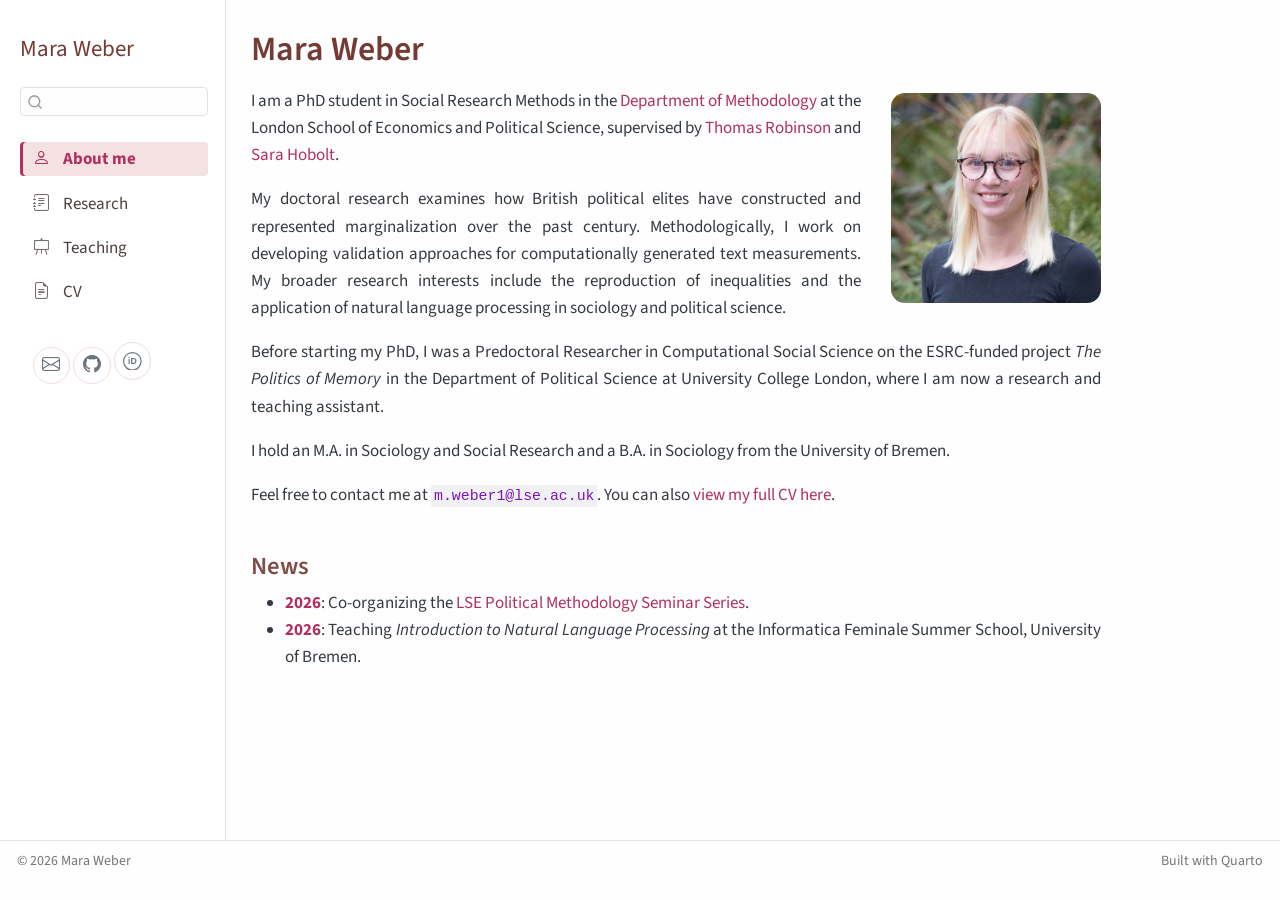
==== commit 152daea9: "Built site for gh-pages" ====
--- a/index.html
+++ b/index.html
@@ -174,7 +174,7 @@
 
 
 <p><img src="images/profile-face.jpg" class="profile-photo img-fluid" alt="Portrait of Mara Weber"></p>
-<p>I am a PhD student in Social Research Methods in the <a href="https://www.lse.ac.uk/methodology">Department of Methodology</a> at the London School of Economics and Political Science, supervised by <a href="https://ts-robinson.com/">Thomas Robinson</a> and <a href="https://hobolt.com/">Sara Hobolt</a>. My PhD is funded by an LSE PhD Studentship.</p>
+<p>I am a PhD student in Social Research Methods in the <a href="https://www.lse.ac.uk/methodology">Department of Methodology</a> at the London School of Economics and Political Science, supervised by <a href="https://ts-robinson.com/">Thomas Robinson</a> and <a href="https://hobolt.com/">Sara Hobolt</a>.</p>
 <p>My doctoral research examines how British political elites have constructed and represented marginalization over the past century. Methodologically, I work on developing validation approaches for computationally generated text measurements. My broader research interests include the reproduction of inequalities and the application of natural language processing in sociology and political science.</p>
 <p>Before starting my PhD, I was a Predoctoral Researcher in Computational Social Science on the ESRC-funded project <em>The Politics of Memory</em> in the Department of Political Science at University College London, where I am now a research and teaching assistant.</p>
 <p>I hold an M.A.&nbsp;in Sociology and Social Research and a B.A. in Sociology from the University of Bremen.</p>
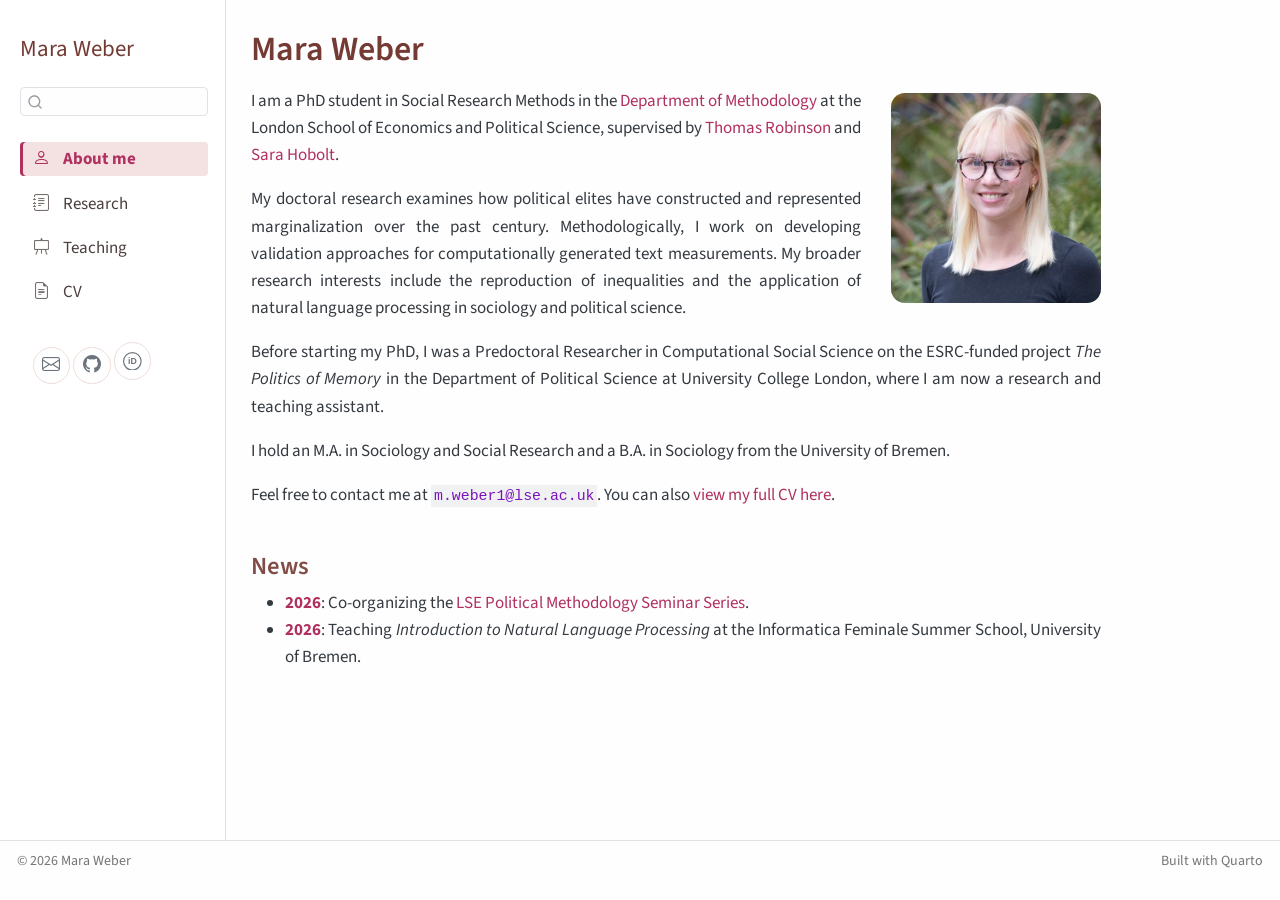
==== commit 4fabf312: "Built site for gh-pages" ====
--- a/index.html
+++ b/index.html
@@ -175,7 +175,7 @@
 
 <p><img src="images/profile-face.jpg" class="profile-photo img-fluid" alt="Portrait of Mara Weber"></p>
 <p>I am a PhD student in Social Research Methods in the <a href="https://www.lse.ac.uk/methodology">Department of Methodology</a> at the London School of Economics and Political Science, supervised by <a href="https://ts-robinson.com/">Thomas Robinson</a> and <a href="https://hobolt.com/">Sara Hobolt</a>.</p>
-<p>My doctoral research examines how British political elites have constructed and represented marginalization over the past century. Methodologically, I work on developing validation approaches for computationally generated text measurements. My broader research interests include the reproduction of inequalities and the application of natural language processing in sociology and political science.</p>
+<p>My doctoral research examines how political elites have constructed and represented marginalization over the past century. Methodologically, I work on developing validation approaches for computationally generated text measurements. My broader research interests include the reproduction of inequalities and the application of natural language processing in sociology and political science.</p>
 <p>Before starting my PhD, I was a Predoctoral Researcher in Computational Social Science on the ESRC-funded project <em>The Politics of Memory</em> in the Department of Political Science at University College London, where I am now a research and teaching assistant.</p>
 <p>I hold an M.A.&nbsp;in Sociology and Social Research and a B.A. in Sociology from the University of Bremen.</p>
 <p>Feel free to contact me at <code>m.weber1@lse.ac.uk</code>. You can also <a href="files/CV_Weber.pdf">view my full CV here</a>.</p>
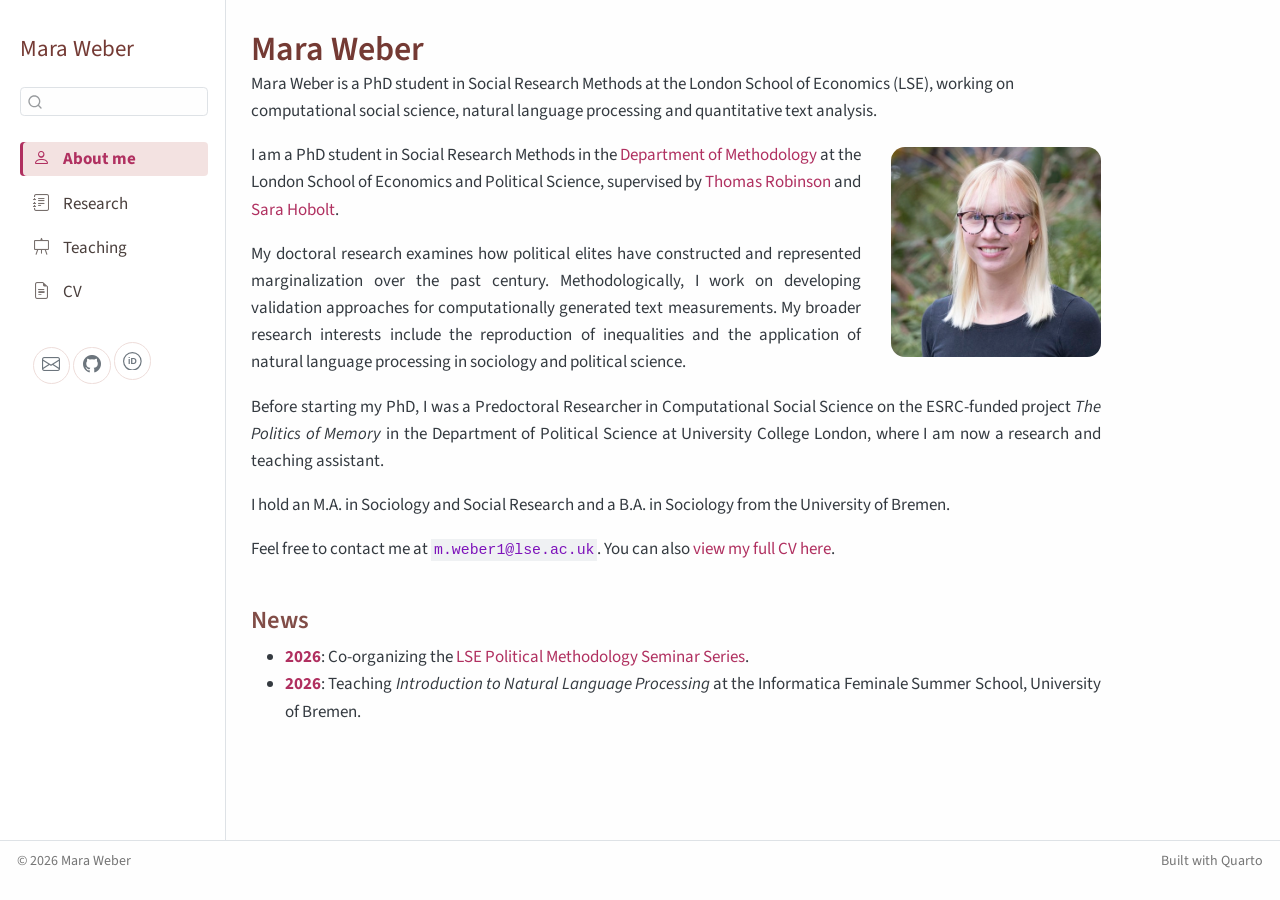
==== commit e3f5222d: "Built site for gh-pages" ====
--- a/index.html
+++ b/index.html
@@ -6,6 +6,7 @@
 
 <meta name="viewport" content="width=device-width, initial-scale=1.0, user-scalable=yes">
 
+<meta name="description" content="Mara Weber is a PhD student in Social Research Methods at the London School of Economics (LSE), working on computational social science, natural language processing and quantitative text analysis.">
 
 <title>Mara Weber</title>
 <style>
@@ -75,10 +76,11 @@
   }
 }</script>
 <style>html{ scroll-behavior: smooth; }</style>
+<meta name="google-site-verification" content="Zqq8sbmOnCHsfgMhKdx9o4PV3wAynNf_Cgp8A-0gIIA">
 
 
 <meta property="og:title" content="Mara Weber">
-<meta property="og:description" content="Mara Weber, PhD student in Social Research Methods at the London School of Economics, working on computational social science and quantitative text analysis.">
+<meta property="og:description" content="Mara Weber is a PhD student in Social Research Methods at the London School of Economics (LSE), working on computational social science, natural language processing and quantitative text analysis.">
 <meta property="og:image" content="https://marathwe.github.io/images/profile.jpg">
 <meta property="og:site_name" content="Mara Weber">
 </head>
@@ -159,6 +161,11 @@
 <h1 class="title">Mara Weber</h1>
 </div>
 
+<div>
+  <div class="description">
+    Mara Weber is a PhD student in Social Research Methods at the London School of Economics (LSE), working on computational social science, natural language processing and quantitative text analysis.
+  </div>
+</div>
 
 
 <div class="quarto-title-meta">
